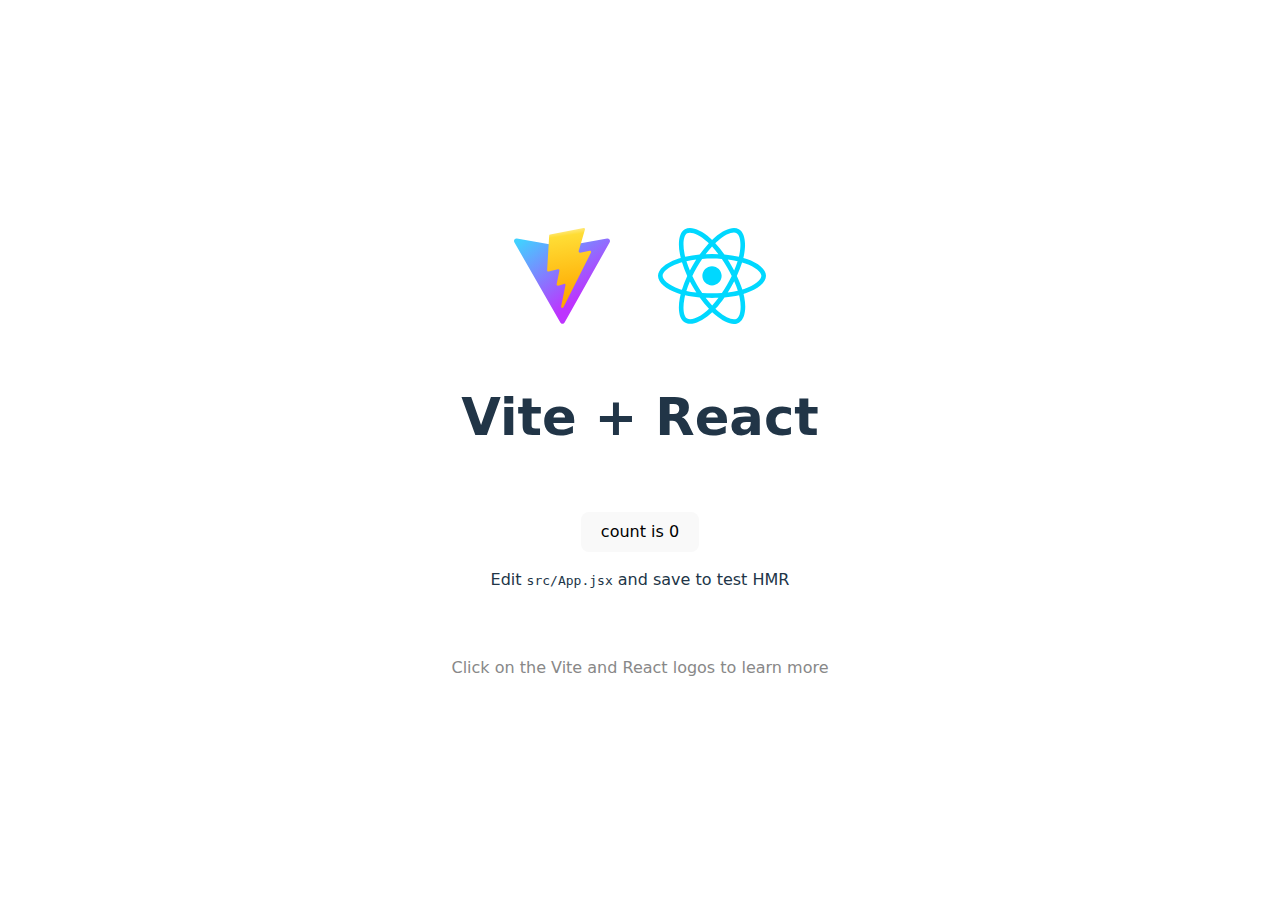
==== index.html @ 6d04ad2e "Updates" ====
<!doctype html>
<html lang="en">
  <head>
    <meta charset="UTF-8" />
    <link rel="icon" type="image/svg+xml" href="https://AngelPalaciosN.github.io/Prueba/vite.svg" />
    <meta name="viewport" content="width=device-width, initial-scale=1.0" />
    <title>Vite + React</title>
    <script type="module" crossorigin src="https://AngelPalaciosN.github.io/Prueba/assets/index-CEHOjJkj.js"></script>
    <link rel="stylesheet" crossorigin href="https://AngelPalaciosN.github.io/Prueba/assets/index-n_ryQ3BS.css">
  </head>
  <body>
    <div id="root"></div>
  </body>
</html>
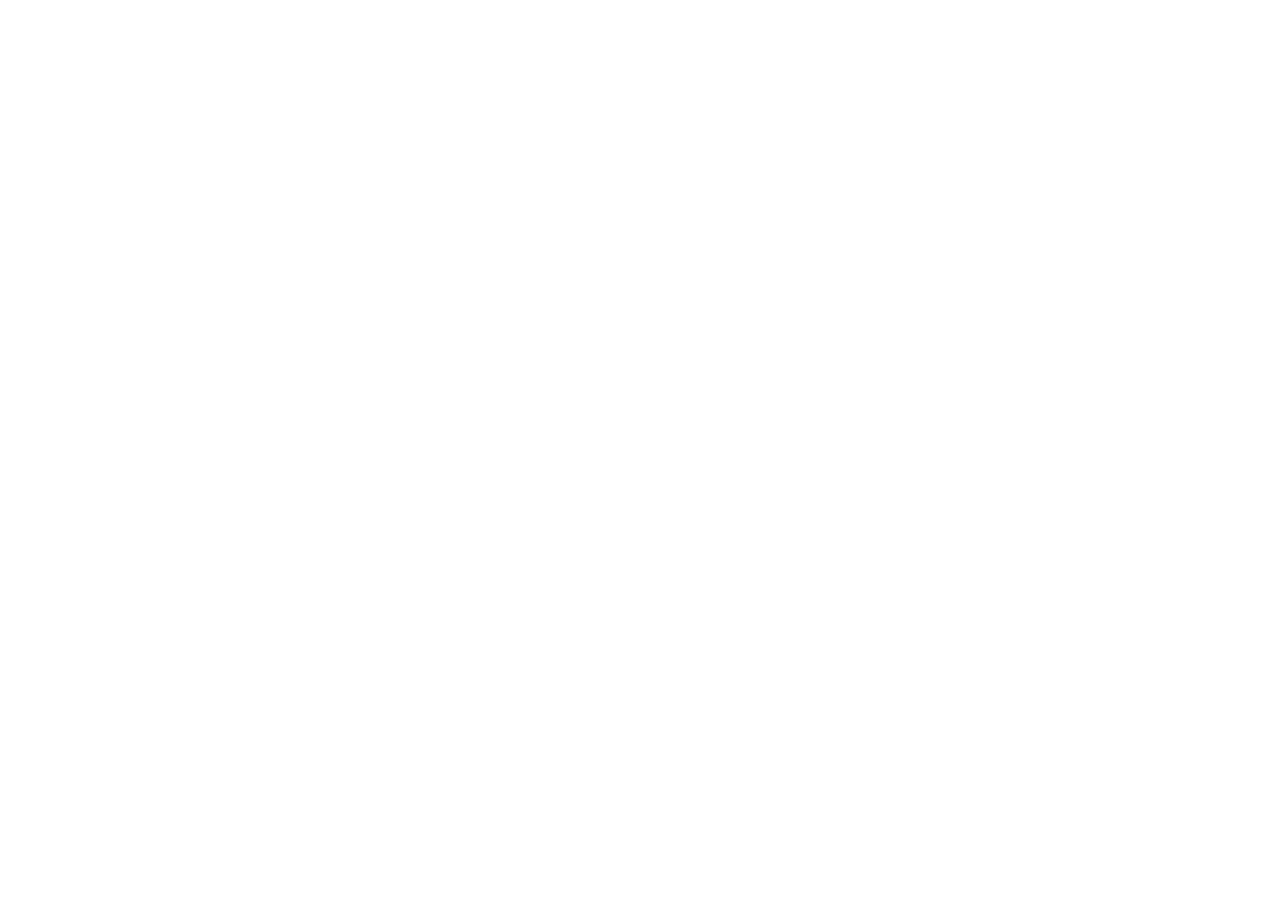
==== commit 4fa25f69: "Updates" ====
--- a/index.html
+++ b/index.html
@@ -5,8 +5,7 @@
     <link rel="icon" type="image/svg+xml" href="https://AngelPalaciosN.github.io/Prueba/vite.svg" />
     <meta name="viewport" content="width=device-width, initial-scale=1.0" />
     <title>Vite + React</title>
-    <script type="module" crossorigin src="https://AngelPalaciosN.github.io/Prueba/assets/index-CEHOjJkj.js"></script>
-    <link rel="stylesheet" crossorigin href="https://AngelPalaciosN.github.io/Prueba/assets/index-n_ryQ3BS.css">
+    <script type="module" crossorigin src="https://AngelPalaciosN.github.io/Prueba/assets/index-BGfS98ga.js"></script>
   </head>
   <body>
     <div id="root"></div>
